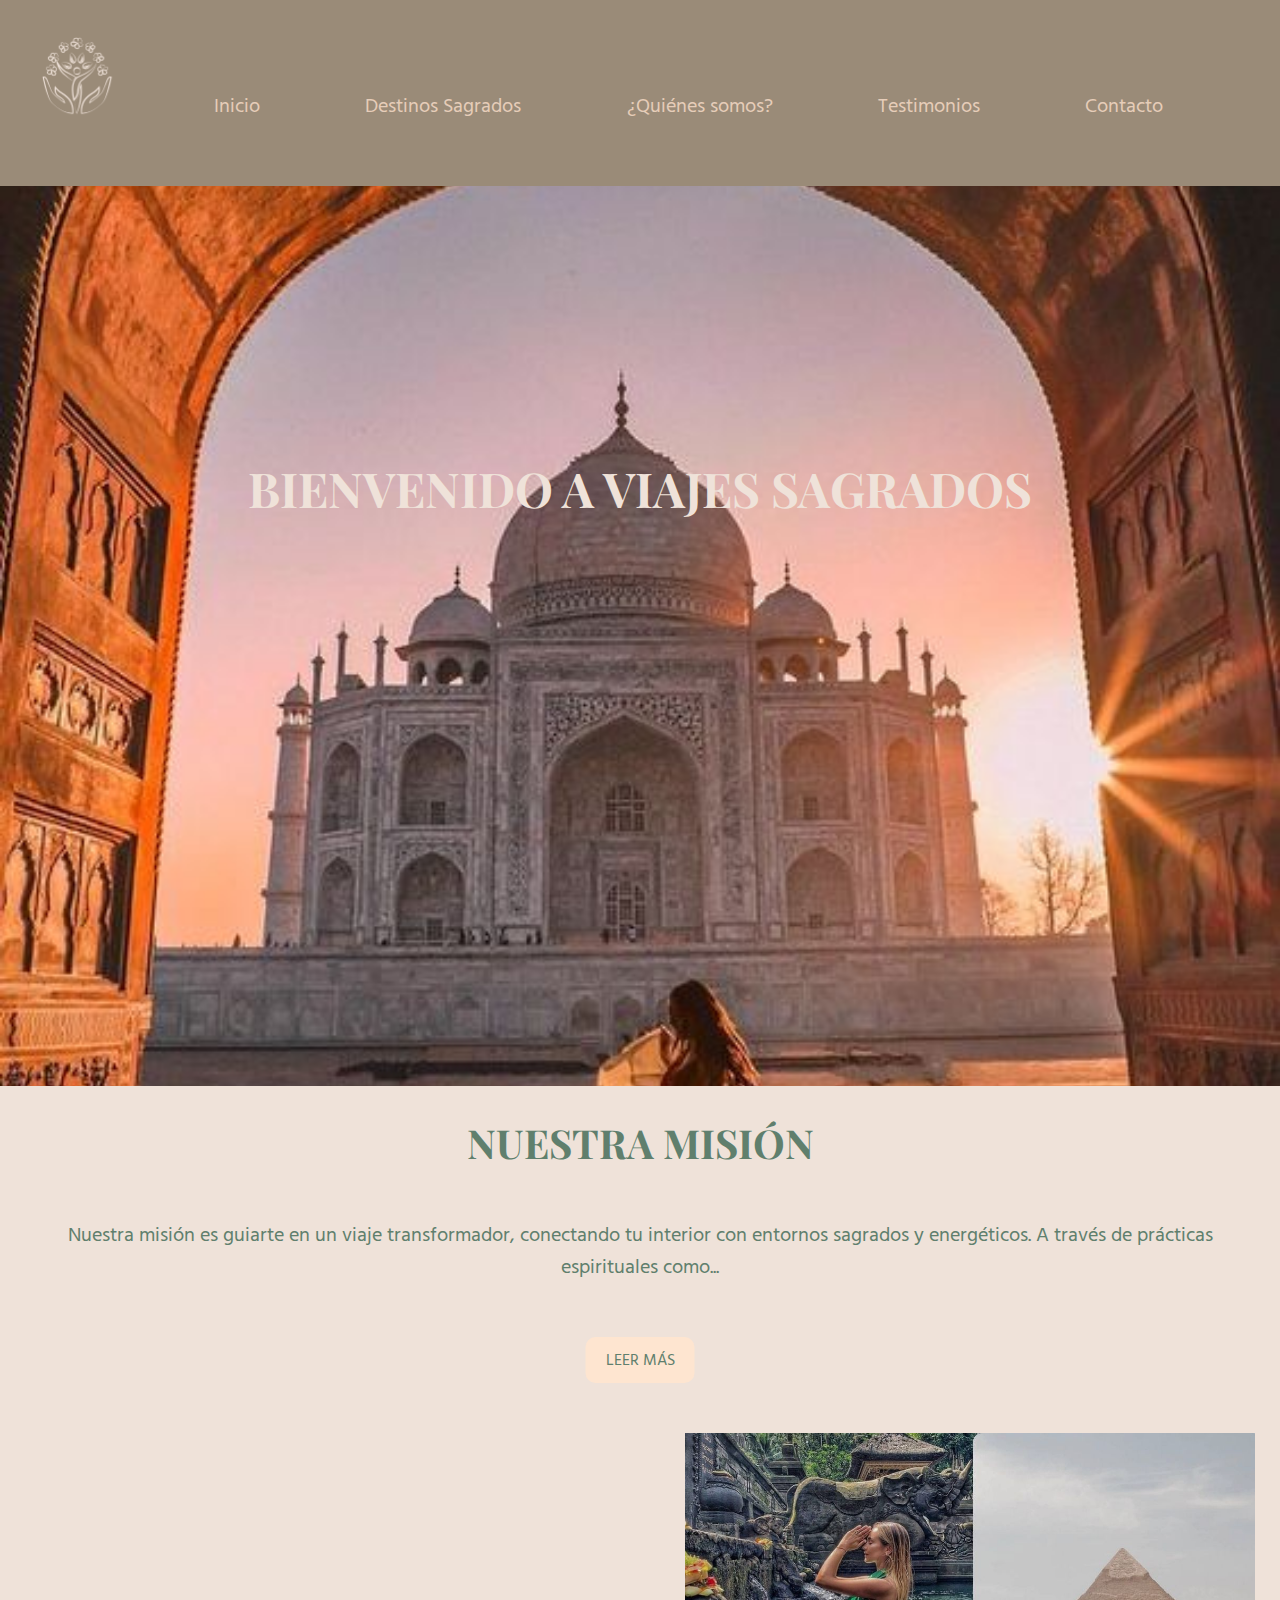
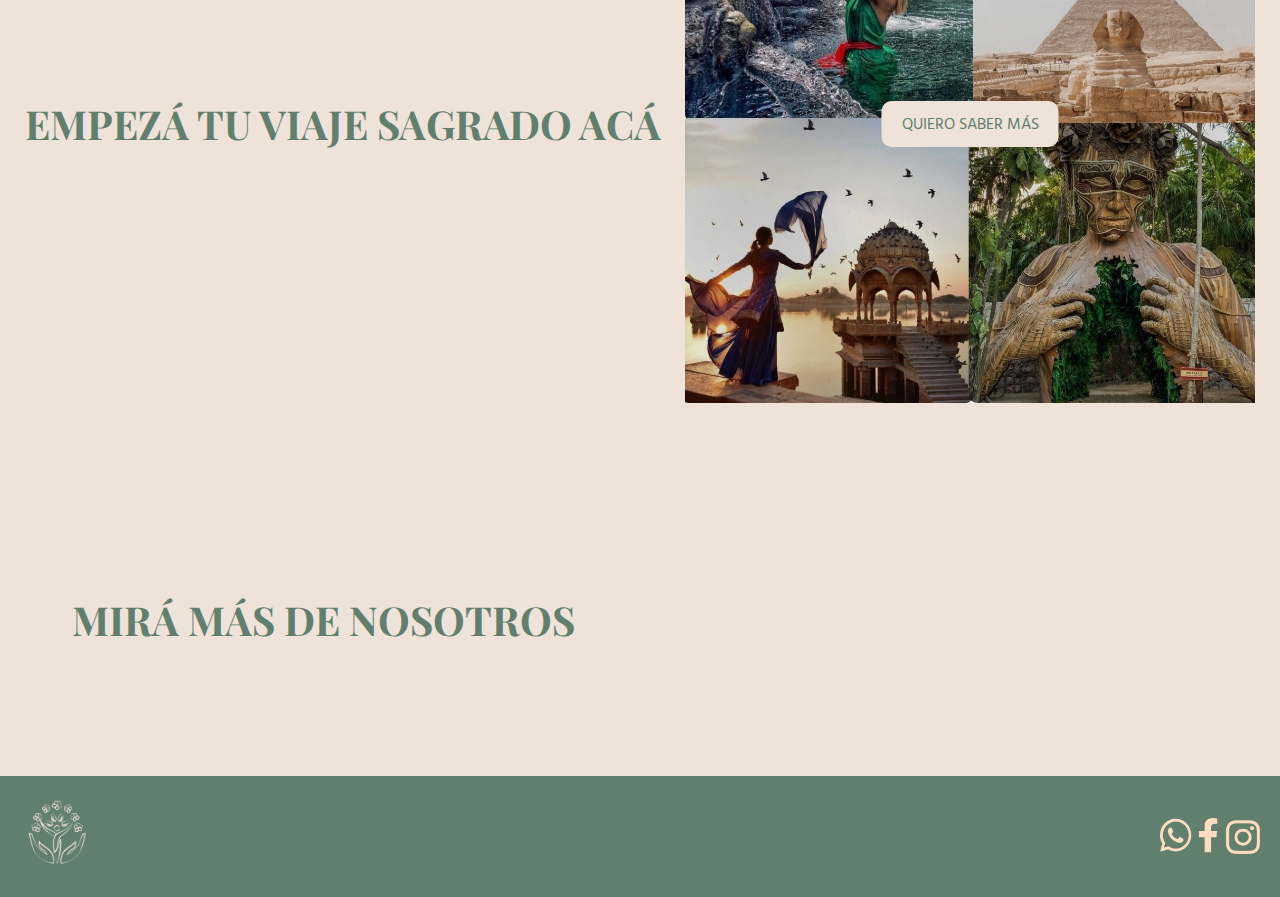
==== index.html @ 7e269ab4 "Add files via upload" ====
<!DOCTYPE html>
<html lang="es">
  <head>
    <meta charset="utf-8" />
    <title>Viajes Sagrados.</title>
    <link href="css/estilos.css" rel="stylesheet" />
    <meta name="viewport" content="width=device-width, initial-scale=1, shrink-to-fit=no" />
    <script src="js/menu.js" defer></script>
  </head>
  <body>
    <header>
      <div class="contenedora">
        <div id="logo">
        <img src="imagenes/logo.png" alt="Logo empresa" />
        </div>
      
      <nav>
       <!-- boton -->
       <button
       class="menu-btn"
       type="button"
       title="menu">
       <div class="btn-linea"></div>
       <div class="btn-linea"></div>
       <div class="btn-linea"></div>
     </button>

     <!-- menu --> 
        <ul class="menu">
          <li class="nav-item"><a href="index.html">Inicio</a></li>
          <li class="nav-item"><a href="destinos.html">Destinos Sagrados</a></li>
          <li class="nav-item"><a href="quienes_somos.html">¿Quiénes somos?</a></li>
          <li class="nav-item"><a href="testimonios.html">Testimonios</a></li>
          <li class="nav-item"><a href="contacto.html">Contacto</a></li>
        </ul>
      </nav>
      <div>
    </header>
    <main>
      <section class="imagen-back">
        <h1 class="letra-marron-claro">BIENVENIDO A VIAJES SAGRADOS</h1>
      </section>
      <section>
        <article class="index-color-letra">
          <h2>NUESTRA MISIÓN</h2>
          <p>
            Nuestra misión es guiarte en un viaje transformador, conectando tu
            interior con entornos sagrados y energéticos. A través de prácticas
            espirituales como...
          </p>
          <div class="boton-solo">
            <a href="quienes_somos.html">LEER MÁS</a>
          </div>
        </article>
      </section>

      <section class="contenedorSection">
        <div class="texto-inicio">
          <h2>EMPEZÁ TU VIAJE SAGRADO ACÁ</h2>
        </div>
        <div class="contenedor-imagen-boton">
          <img src="./imagenes/collage_inicio.jpg" alt="" width="570px" />
          <a class="boton-dentro" href="destinos.html">QUIERO SABER MÁS</a>
        </div>
      </section>

      <section class="contenedorSection">
        <div class="texto-inicio">
          <h2>MIRÁ MÁS DE NOSOTROS</h2>
        </div>
        <div>
          <iframe class= "video" width="560" height="315" src="https://www.youtube.com/embed/i0SlJl-xzs0?si=RXPagQ7VPXGJDfrB" title="YouTube video player" frameborder="0" allow="accelerometer; autoplay; clipboard-write; encrypted-media; gyroscope; picture-in-picture; web-share" referrerpolicy="strict-origin-when-cross-origin" allowfullscreen></iframe>
        </div>
      </section>
    </main>
    <footer>
      <ul>
        <li><img src="imagenes/logo.png" class="footer-logo-left" /></li>
        <li>
          <img src="imagenes/logos_footer.png" class="footer-logo-right" />
        </li>
      </ul>
    </footer>
  </body>
</html>
---- css/estilos.css ----
@charset "utf-8";
@import url("https://fonts.googleapis.com/css2?family=Hind+Siliguri:wght@300;400;500;600;700&family=Playfair+Display:ital,wght@0,400..900;1,400..900&display=swap");

* {
  box-sizing: border-box;
  margin: 0;
  padding: 0;
  border: 0;
}




header {
  background-color: #9a8b78;
  margin: 0;
  padding: 2em;
  border: #9a8b78;
}

img {
  max-width: 100px;
  height: auto;
  display: flex;
  text-align: center;
  flex-direction: column;
  align-items: center;
  justify-content: center;
}



nav ul {
  list-style-type: none;
  padding: 0;
  margin: 0;
}

nav a {
  text-decoration: none;
  color: #e6cdb9;
}

li {
  list-style: none;
}

body {
  background-color: #efe2d9;
  font-family: "Hind Siliguri", system-ui;
  padding: 0;
}

.imagen-back {
  display: flex;
  justify-content: center;
  align-items: center;
  height: 100vh;
  width: 100%;
  background-image: url("../imagenes/portada_india.jpg");
  background-size: cover;
  background-position: center;
  background-repeat: no-repeat;
  text-align: center;
}

p {
  font-family: "Hind Siliguri", system-ui;
  font-weight: 400;
  font-style: normal;
  text-align: center;
  padding: 25px;
  padding-top: 1.5em;
  padding-bottom: 3.5em;
}

h1.letra-marron-claro {
  margin-top: 5em;
}

h1,
h2,
h3,
h4 {
  font-family: "Playfair Display", system-ui;
  font-optical-sizing: auto;
  font-weight: weight;
  font-style: normal;
  text-align: center;
  font-size: 1.5rem;
  padding-bottom: 20px;
  padding-top: 30px;
}

a {
  font-size: 1rem;
  color: #cbc2ab;
  text-decoration: none;
  padding: 10px 20px;
}

img {
  display: block;
  margin-left: auto;
  margin-right: auto;
  max-width: 100%;
  height: auto;
}

.imagen-reducida {
  width: 40px;
  height: auto;
  margin-left: 3em;
}

.imagen-reducida-I {
  width: 25px;
  height: auto;
  margin-left: 3em;
}
.contenedor-destinos{
    display: flex;
    align-items: center;
    justify-content: space-evenly;
}
#logo {
  width: 25%;
  float: left;
}

.parrafo-verde {
  background-color: #607f6d;
  padding: 25;
  border-radius: 0;
}

.parrafo-marron {
  background-color: #e6cdb9;
  padding: 25;
  border-radius: 0;
}

.parrafo-marron-oscuro {
  background-color: #9a8b78;
  padding: 1em;
  border-radius: 0;
}

.centrado-testimonio {
  display: flex;
  flex-direction: column;
  align-content: center;
  align-items: center;
  justify-content: center;
}

.contenedor-imagen-boton {
  position: relative;
  display: inline-block;
}

.letra-verde-somos {
  color: #607f6d;
}

.titulo-verde {
  color: #607f6d;
}

.boton-dentro {
  position: absolute;
  top: 47%; /* Posición del botón */
  left: 50%;
  transform: translateX(-50%);
  color: #607f6d;
  background-color: #efe2d9;
  border-radius: 10px;
  padding: 10px 20px;
  align-items: center;
}

.contenedorSection {
  margin-top: 50px;
  display: flex;
  align-items: center;
  justify-content: space-evenly;
}

.texto-inicio {
  text-decoration: none;
  color: #607f6d;
}

.index-color-letra {
  position: relative;
  text-decoration: none;
  color: #607f6d;
}

.boton-sobre-imagen a {
  text-decoration: none;
  color: #607f6d;
  background-color: #efe2d9;
  border-radius: 10px;
  padding: 10px 20px;
  align-items: center;
}

.boton-sobre-imagen div {
  display: flex;
  justify-content: center;
  align-items: center;
  height: 60vh;
  width: 100%;
  background-image: url("../imagenes/collage_inicio.jpg");
  background-size: cover;
  background-position: center;
  background-repeat: no-repeat;
  text-align: center;
}

.boton-sobre-imagen-II a {
  text-decoration: none;
  color: #607f6d;
  background-color: #efe2d9;
  object-fit: cover;
  border-radius: 10px;
  bottom: 100px;
  left: 50%;
  position: absolute;
  transform: translateX(-50%);
  padding: 10px 20px;
  align-items: center;
}


.texto-izquierda{
    color: #607f6d;
    font-size:30px;
    width: 30%;
}
.boton-sobre-imagen-II div {
  display: flex;
  justify-content: center;
  align-items: center;
  height: 60vh;
  width: 100%;
  text-align: center;
}

.boton-sobre-imagen-III a {
  text-decoration: none;
  color: #efe2d9;
  background-color: #607f6d;
  object-fit: cover;
  border-radius: 10px;
  position: absolute;
  top: 180px;
  bottom: 170px;
  left: 50%;
  transform: translateX(-50%);
  padding: 10px 20px;
  align-items: center;
  justify-content: center;
}

.boton-sobre-imagen-III div {
  justify-content: center;
  align-items: center;
  height: 60vh;
  width: 100%;
  text-align: center;
  position: relative;
  display: inline-block;
}

.boton-sobre-imagen-IIII a {
  text-decoration: none;
  color: #607f6d;
  background-color: #efe2d9;
  object-fit: cover;
  border-radius: 10px;
  position: absolute;
  top: 150px;
  left: 50%;
  transform: translateX(-50%);
  padding: 10px 20px;
  align-items: center;
  justify-content: center;
  overflow: hidden;
}

.boton-sobre-imagen-IIII div {
  justify-content: center;
  align-items: center;
  height: 60vh;
  width: 100%;
  background-size: cover;
  background-position: center;
  background-repeat: no-repeat;
  text-align: center;
  position: relative;
  display: inline-block;
}

.boton-sobre-imagen-IIIII a {
  text-decoration: none;
  color: #607f6d;
  background-color: #efe2d9;
  object-fit: cover;
  border-radius: 10px;
  position: absolute;
  top: 150px;
  left: 50%;
  transform: translateX(-50%);
  padding: 10px 20px;
  align-items: center;
  justify-content: center;
  overflow: hidden;
}

.boton-sobre-imagen-IIIII div {
  justify-content: center;
  align-items: center;
  height: 60vh;
  width: 100%;
  background-size: cover;
  background-position: center;
  background-repeat: no-repeat;
  text-align: center;
  position: relative;
  display: inline-block;
}

.boton-solo {
  margin: auto;
  padding: 15px;
}

.boton-solo a {
  text-decoration: none;
  color: #607f6d;
  background-color: #fee5d0;
  object-fit: cover;
  border-radius: 10px;
  bottom: 0px;
  left: 50%;
  position: absolute;
  transform: translateX(-50%);
  padding: 10px 20px;
  align-items: center;
}

.letra-marron-claro {
  color: #efe2d9;
}

.letra-verde {
  color: #607f6d;
}

.letra-marron-oscuro {
  color: #9a8b78;
}

.imagen-costado {
  display: flex;
  justify-content: space-between;
  align-items: center;
  width: 85%;
  padding: 0;
  margin: 10px;
}

.solo-imagen {
  align-items: center;
  padding: 0;
  margin: 25px;
}

.titulo-costado {
  flex-shrink: 0;
  font-size: 18px;
  margin: 0;
  margin-left: auto;
}

h5 {
  font-family: "Playfair Display", system-ui;
  font-optical-sizing: auto;
  font-weight: weight;
  font-style: normal;
  text-align: right;
  font-size: 18px;
  margin: 0;
  padding: 0;
}

figure {
  display: block;
  margin-left: auto;
  margin-right: auto;
  margin-top: 30px;
  margin-bottom: 30px;
  height: auto;
  width: 65%;
}

figure img {
  aspect-ratio: 1;
  object-fit: cover;
  border-radius: 50%;
}

.contenedor-contacto {
  display: flex;
  flex-direction: column;
  gap: 5px;
}
 .dato-contacto {
  color: #cbc2ab;
  margin-left: 40px;
  margin-right: 95px;
  margin-top: 45px;
 }

 .seccion-contacto {
  display: flex;
  flex-direction: column;
  color: #cbc2ab;
}


.formulario-contacto {
  display: flex;
  flex-direction: column;
  gap: 20px;
  max-width: 400px;
  margin: 0 auto;
  padding: 20px;
  background-color: #556B5B; /* Color de fondo verde del formulario */
  border-radius: 10px;
}

.campo label {
  color: #CBC2AB;
  font-size: 1em;
  margin-bottom: 5px;

}

.campo input,
.campo textarea {
  width: 100%;
  padding: 10px;
  border: 1px solid #CBC2AB;
  border-radius: 5px;
  background-color: #FFF8E1;
  color: #2C2C2C;
  
}

.campo textarea {
  resize: vertical;
}

.boton-enviar {
  padding: 10px;
  background-color: #FFF8E1;
  color: #5C7760;
  border: none;
  border-radius: 5px;
  cursor: pointer;
  transition: background-color 0.3s ease;
}

.boton-enviar:hover {
  background-color: #5C7760;
}

.imagen-reducida {
  width: 40px;
  height: auto;
}

.imagen-reducida-I {
  width: 25px;
  height: auto;
}

.mover-texto {
  display: flex;
  align-items: center;
  
}

footer {
  background-color: #607f6d;
  color: #efe2d9;
  padding: 10px;
  text-align: center;
}

footer ul {
  list-style-type: none;
  display: flex;
  justify-content: space-between;
  align-items: center;
  padding: 0;
  margin: 0;
}

.footer-logo-left {
  width: 50px;
  height: auto;
}

.footer-logo-right {
  width: 80px;
  height: auto;
}


@media (min-width: 60em) {


  body {
    min-height: 100vh;
    display: grid;
    grid-template-areas:
      "encabezado"
      "titulo"
      "cuerpo"
      "pie";
  }


  header {
    grid-area: encabezado;
  }
  nav {
    grid-area: encabezado;
  }
  main {
    grid-area: cuerpo;
  }
  h1,
  h2 {
    grid-area: titulo;
  }
  footer {
    grid-area: pie;
  }

  nav ul {
    list-style-type: none;
    padding: 0;
    margin: 0;
  }
  
  nav a {
    text-decoration: none;
    color: #e6cdb9;
  }
  
  li {
    list-style: none;
  }

  .flex-container {
    display: grid;
    grid-template-columns: 1fr 1fr; /* Dos columnas iguales: 50% cada una */
    align-items: center; /* Centrar el contenido verticalmente */
    background-size: cover;
    background-position: center; /* Imagen a la derecha */
    height: 500px; /* Ajusta la altura del contenedor */
    padding: 20px;
    width: 90%;
  }

  .text-content {
    grid-column: 1;
    flex: 1;
    text-align: left;
    padding-right: 20px; /* espacio entre texto e imagen */
  }

  .image-content {
    display: flex;
    text-align: left;
  }

  .image-content img {
    max-width: 100%; /* Ajusta la imagen al tamaño adecuado */
    height: auto;
  }

  h2,
  h3 {
    font-size: 2.5rem; /* Ajusta según necesites */
  }
  h1 {
    font-size: 3rem;
  }

  #logo {
    width: 8%;
    float: left;
  }

  .menu-barra-logo {
    float: right;
    max-width: 60px;
    height: auto;
    padding-top: 1em;
  }

  nav ul {
    list-style-type: none;
    padding-top: 3em;
    padding: 2em;
    margin: 0;
    display: flex; /* Hacer que la lista use flexbox */
    justify-content: space-around; /* Distribuye los items uniformemente */
    align-items: center;
  }

  nav a {
    text-decoration: none;
    color: #e6cdb9;
    font-size: 20px;
  }

  li {
    list-style: none;
  }

  .boton-sobre-imagen a {
    text-decoration: none;
    color: #607f6d;
    background-color: #efe2d9;
    object-fit: cover;
    border-radius: 10px;
    bottom: 180px;
    left: 50%;
    position: absolute;
    transform: translateX(-50%);
    padding: 10px 20px;
    align-items: center;
    display: grid;
    text-align: right;
  }

  .boton-sobre-imagen div {
    justify-content: center;
    align-items: center;
    height: 60vh;
    width: 100%;
    background-image: url("../imagenes/collage_inicio.jpg");
    background-size: cover;
    background-position: center;
    background-repeat: no-repeat;
    text-align: right;
    display: grid;
    grid-template-columns: 1fr 1fr; /* Dos columnas iguales */
    height: 500px;
  }

  .boton-sobre-imagen-II a {
    display: flex;
    text-decoration: none;
    color: #607f6d;
    background-color: #efe2d9;
    object-fit: cover;
    border-radius: 10px;
    bottom: 50px;
    left: 50%;
    position: absolute;
    transform: translateX(-50%);
    padding: 10px 20px;
    align-items: center;
    justify-content: center;
  }

  .letra-verde {
    display: grid;
    grid-template-columns: 1fr 1fr; /* 3 columnas iguales */
  }

  .boton-sobre-imagen-II div {
    display: flex;
    justify-content: center;
    align-items: center;
    max-width: 100%; /* La imagen no excederá el ancho del contenedor */
    height: auto;
    text-align: center;
  }

  .boton-sobre-imagen-III a {
    display: flex;
    text-decoration: none;
    color: #efe2d9;
    background-color: #607f6d;
    object-fit: cover;
    border-radius: 10px;
    position: absolute;
    left: 50%;
    transform: translateX(-50%);
    padding: 10px 20px;
    align-items: center;
    justify-content: center;
    overflow: hidden;
  }

  .boton-sobre-imagen-III div {
    display: flex;
    justify-content: center;
    align-items: center;
    max-width: 100%; /* La imagen no excederá el ancho del contenedor */
    height: auto;
    text-align: center;
    position: relative;
    display: inline-block;
  }

  .boton-sobre-imagen-IIII a {
    text-decoration: none;
    color: #607f6d;
    background-color: #efe2d9;
    object-fit: cover;
    border-radius: 10px;
    position: absolute;
    top: 150px;
    left: 50%;
    transform: translateX(-50%);
    padding: 10px 20px;
    align-items: center;
    justify-content: center;
    overflow: hidden;
  }

  .boton-sobre-imagen-IIII div {
    display: flex;
    justify-content: center;
    align-items: center;
    max-width: 100%; /* La imagen no excederá el ancho del contenedor */
    height: auto;
    text-align: center;
  }

  .boton-sobre-imagen-IIIII a {
    text-decoration: none;
    color: #607f6d;
    background-color: #efe2d9;
    object-fit: cover;
    border-radius: 10px;
    position: absolute;
    top: 150px;
    left: 50%;
    transform: translateX(-50%);
    padding: 10px 20px;
    align-items: center;
    justify-content: center;
    overflow: hidden;
  }

  .boton-sobre-imagen-IIIII div {
    display: flex;
    justify-content: center;
    align-items: center;
    width: 100%;
    max-width: 100%; /* La imagen no excederá el ancho del contenedor */
    height: auto;
    text-align: center;
    position: relative;
    display: inline-block;
  }

  .boton-solo {
    margin: auto;
    padding: 15px;
  }

  .boton-solo a {
    text-decoration: none;
    color: #607f6d;
    background-color: #fee5d0;
    object-fit: cover;
    border-radius: 10px;
    bottom: 0px;
    left: 50%;
    position: absolute;
    transform: translateX(-50%);
    padding: 10px 20px;
    align-items: center;
  }

  figure {
    size: 1em;
    max-width: 40%;
    display: flex;
    text-align: center;
    flex-direction: column;
    align-items: center;
    justify-content: center;
  }

  p {
    font-size: 20px;
  }

  .imagen-costado {
    width: 40%;
    padding: 0;
    margin: 10px;
    height: auto;
  }

  .solo-imagen {
    padding: 0;
    margin: 25px;
  }

  .titulo-costado {
    font-size: 18px;
    margin: 0;
  }

  .parrafo-marron-oscuro {
    height: 35em;
  }

  .letra-marron-claro {
    margin-block: auto;
  }

  #mision {
    width: 70%;
    margin-inline: auto;
  }

  footer {
    background-color: #607f6d;
    color: #efe2d9;
    padding: 20px;
    text-align: center;
  }

  footer ul {
    list-style-type: none;
    display: flex;
    justify-content: space-between;
    align-items: center;
    padding: 0;
    margin: 0;
  }

  .footer-logo-left {
    width: 80px;
    height: auto;
  }

  .footer-logo-right {
    width: 100px;
    height: auto;
  }

 

  .contenedor-contacto {
      padding: 200px;
      flex-direction: row;
      justify-content: space-between;
      align-items: flex-start;
     
    }
  
    
    .formulario-contacto {
      width: 500%; 
    }
  
    .seccion-contacto {
    width: 50% 
   
    }
  
  
  .campo label {
    color: #CBC2AB;
    font-size: 1em;
    margin-bottom: 5px;
  }
  
  .campo input,
  .campo textarea {
    width: 100%;
    padding: 10px;
    border: 1px solid #CBC2AB;
    border-radius: 5px;
    background-color: #FFF8E1;
    color: #cbc2ab;
  }
  
  .campo textarea {
    resize: vertical;
  }
  
  .boton-enviar {
    padding: 10px;
    background-color: #FFF8E1;
    color: #5c5c5c;
    border: none;
    border-radius: 5px;
    cursor: pointer;
    transition: background-color 0.3s ease;
  }
  
  .boton-enviar:hover {
    background-color: #5C7760;
  }
  
  .mover-texto {
    display: flex;
    align-items: center;
    gap: 0px; 
    margin-bottom: 5px;
  }

  
  .dato-contacto {
    color: #cbc2ab;
    margin-left: 50px; 
    margin-top: 50px; 
  }
  
  .letra-marron-claro {
    color: #efe2d9;
  }
  
  .imagen-reducida {
    width: 60px;
    height: auto;
    margin-bottom: 5px;
  }
  .imagen-reducida-I {
    width: 40px;
    height: auto;
    margin-bottom: 5px;
  }


}










@media (max-width: 480px) {
  .contenedorSection {
    flex-direction: column;
  }

  .video {
    width: 300px;
    height: 50%;
    margin-left: 10px;
    margin-right: 10px;
  }
.texto-izquierda{
    font-size: 20px;
    width: 100%;
}

  .contenedor-destinos{
    flex-direction: column;
  }
}
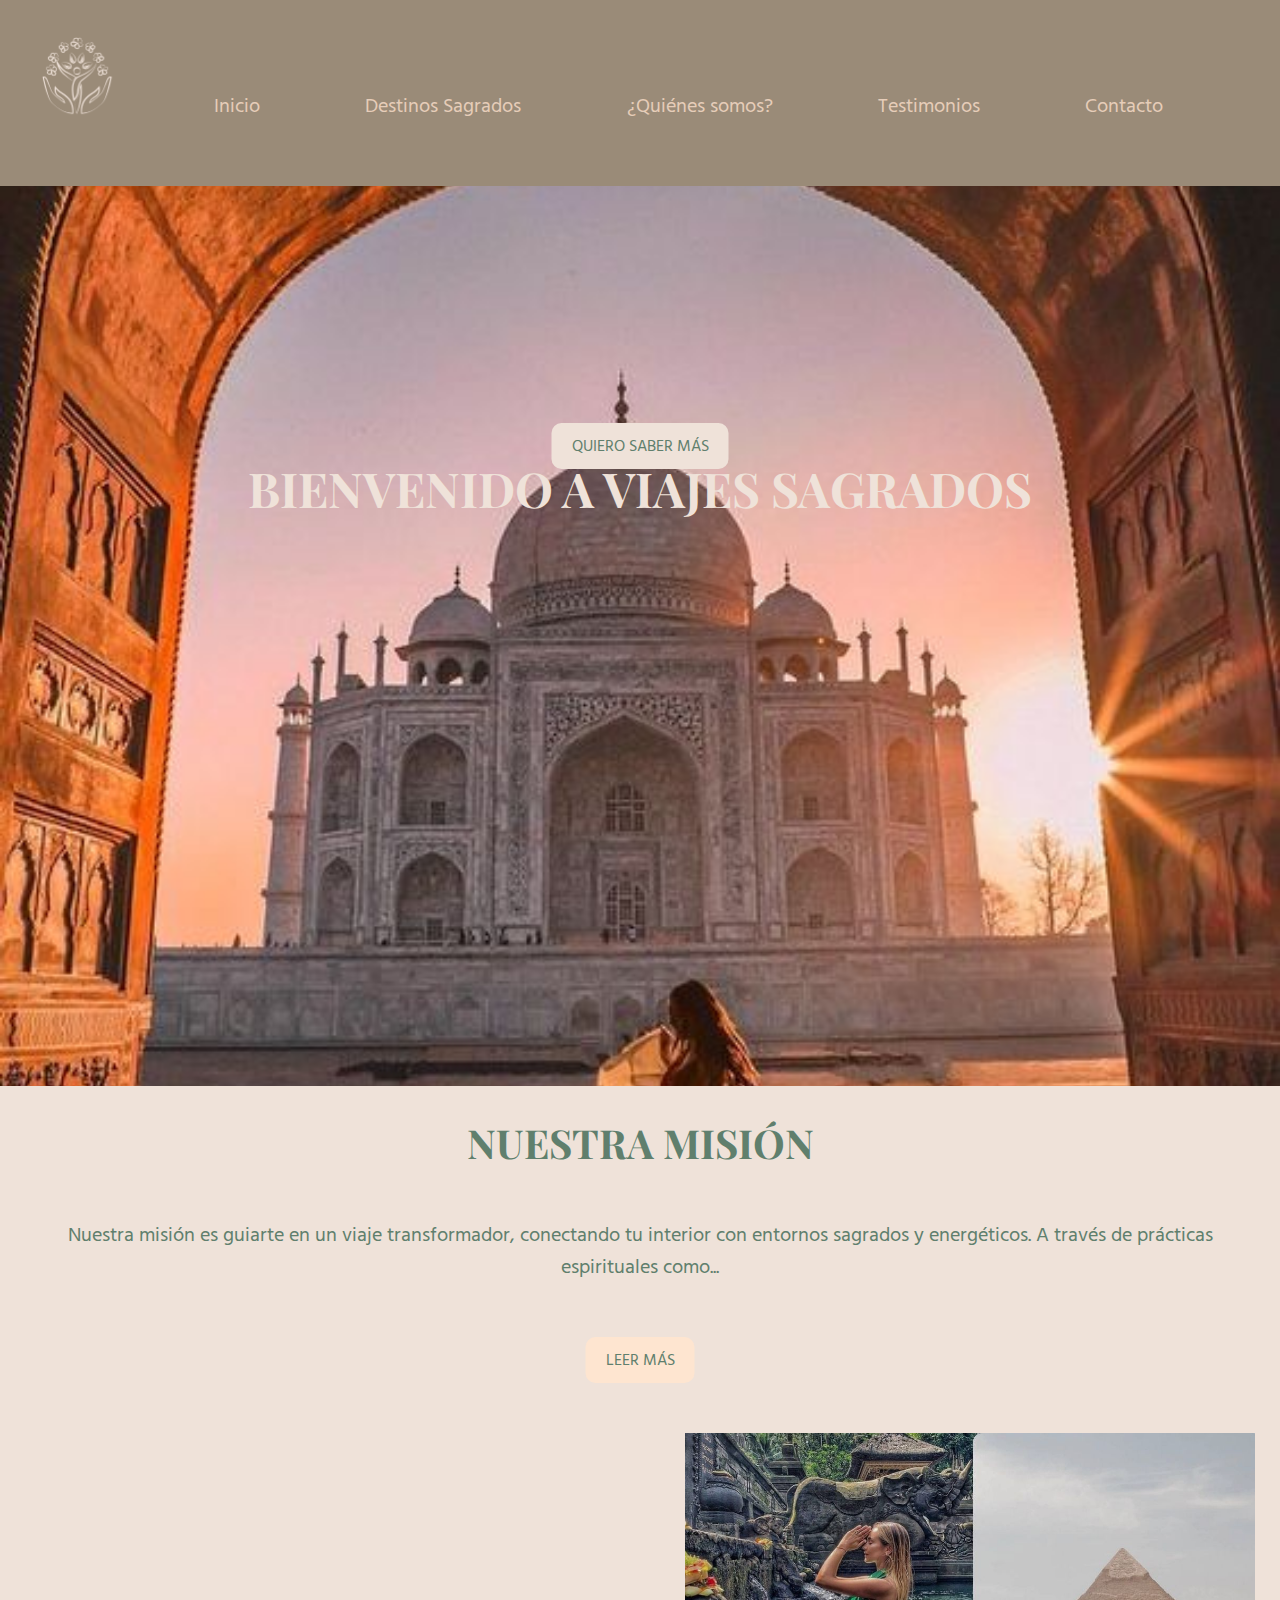
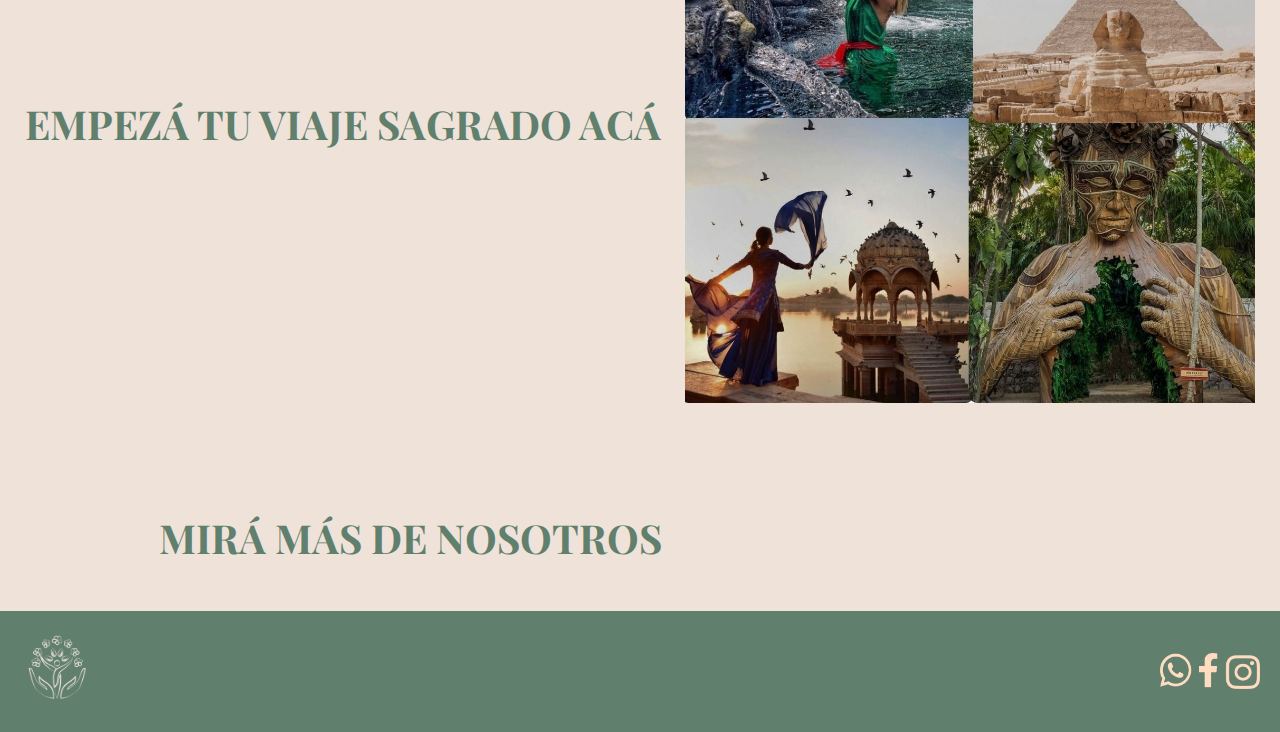
==== commit 560febde: "Update index.html" ====
--- a/index.html
+++ b/index.html
@@ -4,37 +4,51 @@
     <meta charset="utf-8" />
     <title>Viajes Sagrados.</title>
     <link href="css/estilos.css" rel="stylesheet" />
-    <meta name="viewport" content="width=device-width, initial-scale=1, shrink-to-fit=no" />
     <script src="js/menu.js" defer></script>
+    <meta
+      name="viewport"
+      content="width=device-width, initial-scale=1, shrink-to-fit=no"
+    />
+   
   </head>
   <body>
     <header>
-      <div class="contenedora">
-        <div id="logo">
+
+     <div class="contenedora">
+
+      <div id="logo">
         <img src="imagenes/logo.png" alt="Logo empresa" />
-        </div>
-      
+      </div>
       <nav>
-       <!-- boton -->
-       <button
-       class="menu-btn"
-       type="button"
-       title="menu">
-       <div class="btn-linea"></div>
-       <div class="btn-linea"></div>
-       <div class="btn-linea"></div>
-     </button>
+        <button
+            class="menu-btn"
+            type="button"
+            title="menu">
+            <div class="btn-linea"></div>
+            <div class="btn-linea"></div>
+            <div class="btn-linea"></div>
+          </button>
 
-     <!-- menu --> 
         <ul class="menu">
-          <li class="nav-item"><a href="index.html">Inicio</a></li>
-          <li class="nav-item"><a href="destinos.html">Destinos Sagrados</a></li>
-          <li class="nav-item"><a href="quienes_somos.html">¿Quiénes somos?</a></li>
-          <li class="nav-item"><a href="testimonios.html">Testimonios</a></li>
-          <li class="nav-item"><a href="contacto.html">Contacto</a></li>
+          <li class="nav-item"> 
+            <a href="index.html">Inicio</a>
+          </li>
+          <li class="nav-item">
+            <a href="destinos.html">Destinos Sagrados</a>
+          </li>
+          <li class="nav-item">
+            <a href="quienes_somos.html">¿Quiénes somos?</a>
+          </li>
+          <li class="nav-item">
+            <a href="testimonios.html">Testimonios</a>
+          </li>
+          <li class="nav-item">
+            <a href="contacto.html">Contacto</a>
+          </li>
         </ul>
       </nav>
-      <div>
+    </div>
+
     </header>
     <main>
       <section class="imagen-back">
@@ -42,12 +56,14 @@
       </section>
       <section>
         <article class="index-color-letra">
-          <h2>NUESTRA MISIÓN</h2>
-          <p>
-            Nuestra misión es guiarte en un viaje transformador, conectando tu
-            interior con entornos sagrados y energéticos. A través de prácticas
-            espirituales como...
-          </p>
+          <div class="index-tablet">
+            <h2>NUESTRA MISIÓN</h2>
+            <p>
+              Nuestra misión es guiarte en un viaje transformador, conectando tu
+              interior con entornos sagrados y energéticos. A través de
+              prácticas espirituales como...
+            </p>
+          </div>
           <div class="boton-solo">
             <a href="quienes_somos.html">LEER MÁS</a>
           </div>
@@ -58,7 +74,7 @@
         <div class="texto-inicio">
           <h2>EMPEZÁ TU VIAJE SAGRADO ACÁ</h2>
         </div>
-        <div class="contenedor-imagen-boton">
+        <div class="contenedor-imagen-index">
           <img src="./imagenes/collage_inicio.jpg" alt="" width="570px" />
           <a class="boton-dentro" href="destinos.html">QUIERO SABER MÁS</a>
         </div>
@@ -68,8 +84,15 @@
         <div class="texto-inicio">
           <h2>MIRÁ MÁS DE NOSOTROS</h2>
         </div>
-        <div>
-          <iframe class= "video" width="560" height="315" src="https://www.youtube.com/embed/i0SlJl-xzs0?si=RXPagQ7VPXGJDfrB" title="YouTube video player" frameborder="0" allow="accelerometer; autoplay; clipboard-write; encrypted-media; gyroscope; picture-in-picture; web-share" referrerpolicy="strict-origin-when-cross-origin" allowfullscreen></iframe>
+        <div id="caja_video">
+          <iframe
+            class="video"
+            src="https://www.youtube.com/embed/i0SlJl-xzs0?si=RXPagQ7VPXGJDfrB"
+            title="YouTube video player"
+            allow="accelerometer; autoplay; clipboard-write; encrypted-media; gyroscope; picture-in-picture; web-share"
+            referrerpolicy="strict-origin-when-cross-origin"
+            allowfullscreen
+          ></iframe>
         </div>
       </section>
     </main>
@@ -83,3 +106,4 @@
     </footer>
   </body>
 </html>
+
